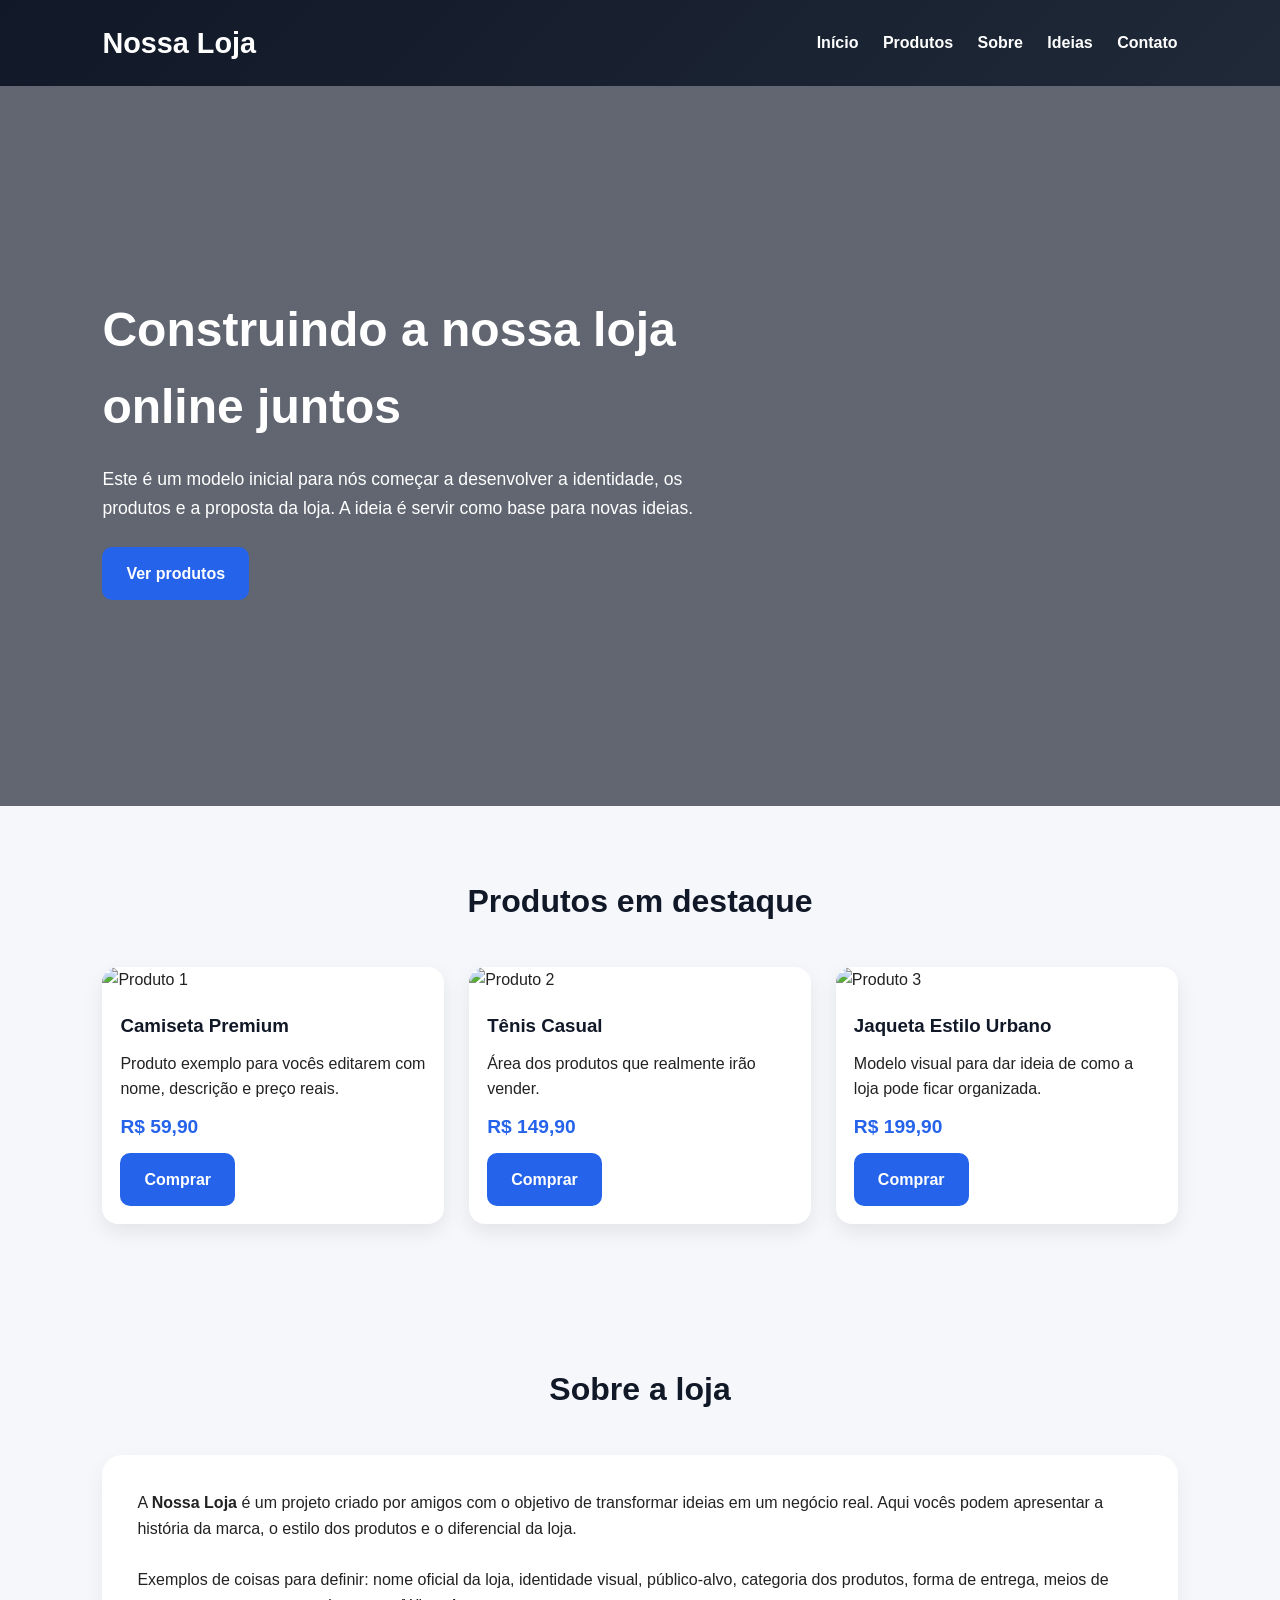
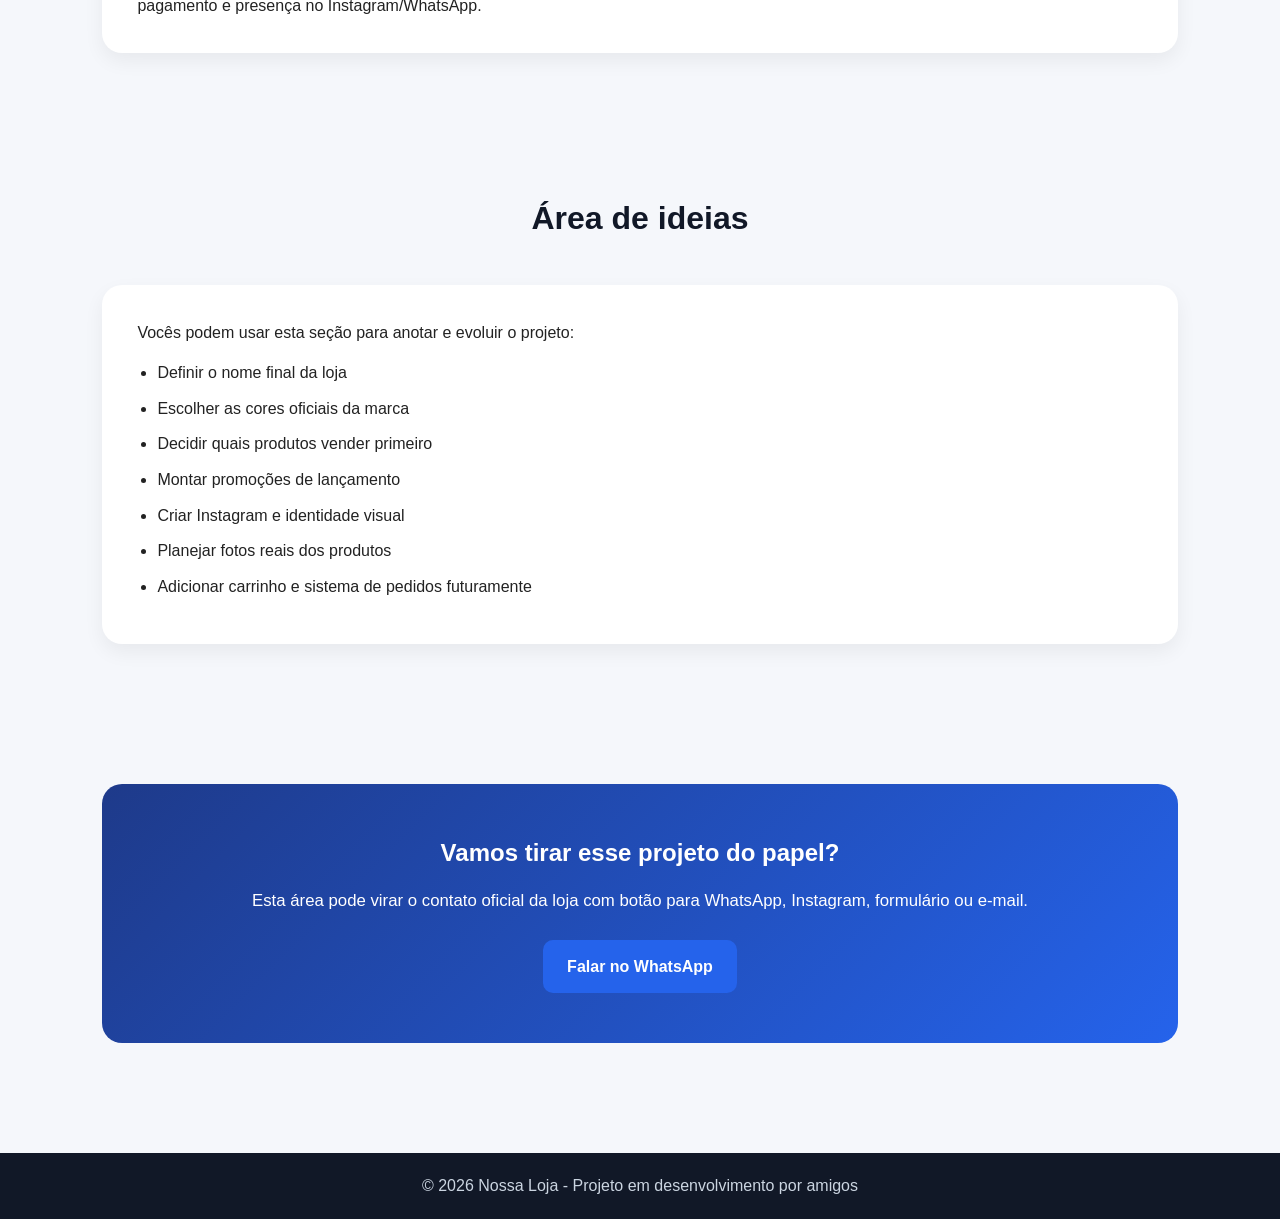
==== index.html @ 388489ee "Create index.html" ====
<!DOCTYPE html>
<html lang="pt-BR">
<head>
  <meta charset="UTF-8" />
  <meta name="viewport" content="width=device-width, initial-scale=1.0" />
  <title>Nossa Loja</title>
  <style>
    * {
      margin: 0;
      padding: 0;
      box-sizing: border-box;
      font-family: Arial, Helvetica, sans-serif;
    }

    body {
      background: #f5f7fb;
      color: #222;
      line-height: 1.6;
    }

    header {
      background: linear-gradient(135deg, #111827, #1f2937);
      color: white;
      padding: 20px 8%;
      display: flex;
      justify-content: space-between;
      align-items: center;
      flex-wrap: wrap;
      position: sticky;
      top: 0;
      z-index: 10;
    }

    header h1 {
      font-size: 1.8rem;
    }

    nav a {
      color: white;
      text-decoration: none;
      margin-left: 20px;
      font-weight: bold;
      transition: 0.3s;
    }

    nav a:hover {
      color: #60a5fa;
    }

    .hero {
      min-height: 80vh;
      background: linear-gradient(rgba(17,24,39,0.65), rgba(17,24,39,0.65)),
        url('https://images.unsplash.com/photo-1520607162513-77705c0f0d4a?auto=format&fit=crop&w=1400&q=80') center/cover;
      color: white;
      display: flex;
      align-items: center;
      padding: 0 8%;
    }

    .hero-content {
      max-width: 650px;
    }

    .hero h2 {
      font-size: 3rem;
      margin-bottom: 20px;
    }

    .hero p {
      font-size: 1.1rem;
      margin-bottom: 25px;
    }

    .btn {
      display: inline-block;
      background: #2563eb;
      color: white;
      padding: 14px 24px;
      border-radius: 10px;
      text-decoration: none;
      font-weight: bold;
      transition: 0.3s;
    }

    .btn:hover {
      background: #1d4ed8;
      transform: translateY(-2px);
    }

    section {
      padding: 70px 8%;
    }

    .section-title {
      text-align: center;
      font-size: 2rem;
      margin-bottom: 40px;
      color: #111827;
    }

    .products {
      display: grid;
      grid-template-columns: repeat(auto-fit, minmax(240px, 1fr));
      gap: 25px;
    }

    .card {
      background: white;
      border-radius: 16px;
      overflow: hidden;
      box-shadow: 0 8px 20px rgba(0,0,0,0.08);
      transition: 0.3s;
    }

    .card:hover {
      transform: translateY(-6px);
    }

    .card img {
      width: 100%;
      height: 220px;
      object-fit: cover;
    }

    .card-content {
      padding: 18px;
    }

    .card-content h3 {
      margin-bottom: 10px;
      color: #111827;
    }

    .price {
      color: #2563eb;
      font-size: 1.2rem;
      font-weight: bold;
      margin: 10px 0;
    }

    .about,
    .ideas {
      background: white;
      border-radius: 20px;
      padding: 35px;
      box-shadow: 0 8px 20px rgba(0,0,0,0.06);
    }

    .ideas ul {
      margin-top: 15px;
      padding-left: 20px;
    }

    .ideas li {
      margin-bottom: 10px;
    }

    .contact {
      text-align: center;
      background: linear-gradient(135deg, #1e3a8a, #2563eb);
      color: white;
      border-radius: 20px;
      padding: 50px 30px;
    }

    .contact p {
      margin: 15px 0 25px;
      font-size: 1.05rem;
    }

    footer {
      background: #111827;
      color: #cbd5e1;
      text-align: center;
      padding: 20px;
      margin-top: 40px;
    }

    @media (max-width: 768px) {
      .hero h2 {
        font-size: 2.2rem;
      }

      nav {
        margin-top: 10px;
      }

      nav a {
        margin: 0 10px 0 0;
        display: inline-block;
      }
    }
  </style>
</head>
<body>

  <header>
    <h1>Nossa Loja</h1>
    <nav>
      <a href="#inicio">Início</a>
      <a href="#produtos">Produtos</a>
      <a href="#sobre">Sobre</a>
      <a href="#ideias">Ideias</a>
      <a href="#contato">Contato</a>
    </nav>
  </header>

  <section class="hero" id="inicio">
    <div class="hero-content">
      <h2>Construindo a nossa loja online juntos</h2>
      <p>
        Este é um modelo inicial para nós começar a desenvolver a identidade,
        os produtos e a proposta da loja. A ideia é servir como base para novas ideias.
      </p>
      <a href="#produtos" class="btn">Ver produtos</a>
    </div>
  </section>

  <section id="produtos">
    <h2 class="section-title">Produtos em destaque</h2>
    <div class="products">
      <div class="card">
        <img src="https://images.unsplash.com/photo-1521572267360-ee0c2909d518?auto=format&fit=crop&w=800&q=80" alt="Produto 1">
        <div class="card-content">
          <h3>Camiseta Premium</h3>
          <p>Produto exemplo para vocês editarem com nome, descrição e preço reais.</p>
          <div class="price">R$ 59,90</div>
          <a href="#" class="btn">Comprar</a>
        </div>
      </div>

      <div class="card">
        <img src="https://images.unsplash.com/photo-1542291026-7eec264c27ff?auto=format&fit=crop&w=800&q=80" alt="Produto 2">
        <div class="card-content">
          <h3>Tênis Casual</h3>
          <p>Área dos produtos que realmente irão vender.</p>
          <div class="price">R$ 149,90</div>
          <a href="#" class="btn">Comprar</a>
        </div>
      </div>

      <div class="card">
        <img src="https://images.unsplash.com/photo-1512436991641-6745cdb1723f?auto=format&fit=crop&w=800&q=80" alt="Produto 3">
        <div class="card-content">
          <h3>Jaqueta Estilo Urbano</h3>
          <p>Modelo visual para dar ideia de como a loja pode ficar organizada.</p>
          <div class="price">R$ 199,90</div>
          <a href="#" class="btn">Comprar</a>
        </div>
      </div>
    </div>
  </section>

  <section id="sobre">
    <h2 class="section-title">Sobre a loja</h2>
    <div class="about">
      <p>
        A <strong>Nossa Loja</strong> é um projeto criado por amigos com o objetivo de
        transformar ideias em um negócio real. Aqui vocês podem apresentar a história
        da marca, o estilo dos produtos e o diferencial da loja.
      </p>
      <br>
      <p>
        Exemplos de coisas para definir:
        nome oficial da loja, identidade visual, público-alvo, categoria dos produtos,
        forma de entrega, meios de pagamento e presença no Instagram/WhatsApp.
      </p>
    </div>
  </section>

  <section id="ideias">
    <h2 class="section-title">Área de ideias</h2>
    <div class="ideas">
      <p>Vocês podem usar esta seção para anotar e evoluir o projeto:</p>
      <ul>
        <li>Definir o nome final da loja</li>
        <li>Escolher as cores oficiais da marca</li>
        <li>Decidir quais produtos vender primeiro</li>
        <li>Montar promoções de lançamento</li>
        <li>Criar Instagram e identidade visual</li>
        <li>Planejar fotos reais dos produtos</li>
        <li>Adicionar carrinho e sistema de pedidos futuramente</li>
      </ul>
    </div>
  </section>

  <section id="contato">
    <div class="contact">
      <h2>Vamos tirar esse projeto do papel?</h2>
      <p>
        Esta área pode virar o contato oficial da loja com botão para WhatsApp,
        Instagram, formulário ou e-mail.
      </p>
      <a href="https://wa.me/5500000000000" class="btn" target="_blank">Falar no WhatsApp</a>
    </div>
  </section>

  <footer>
    <p>© 2026 Nossa Loja - Projeto em desenvolvimento por amigos</p>
  </footer>

</body>
</html>
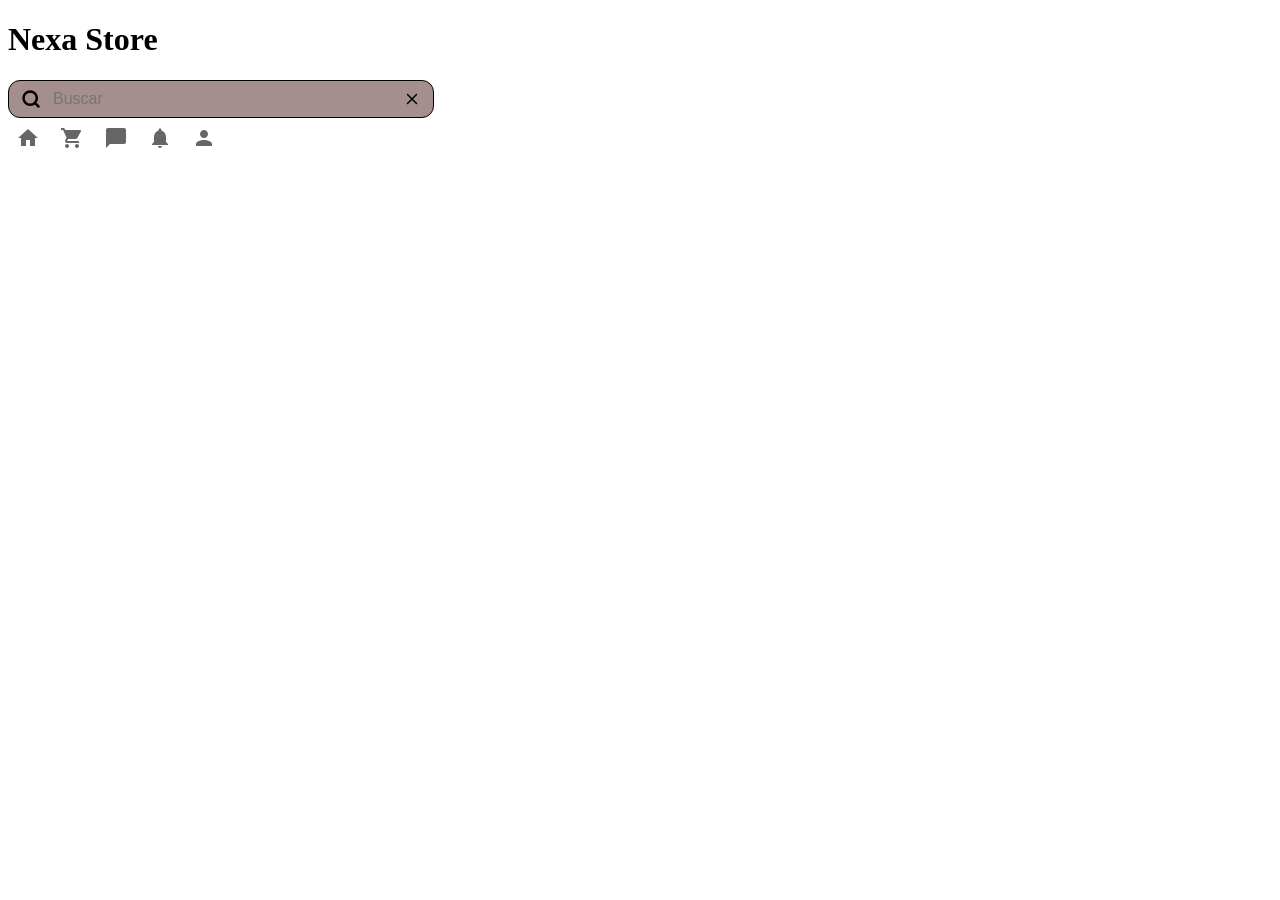
==== commit 5b4fe4f1: "Atualizar o index.html" ====
--- a/index.html
+++ b/index.html
@@ -1,303 +1,80 @@
 <!DOCTYPE html>
-<html lang="pt-BR">
+<html lang="pt-br">
 <head>
-  <meta charset="UTF-8" />
-  <meta name="viewport" content="width=device-width, initial-scale=1.0" />
-  <title>Nossa Loja</title>
-  <style>
-    * {
-      margin: 0;
-      padding: 0;
-      box-sizing: border-box;
-      font-family: Arial, Helvetica, sans-serif;
-    }
-
-    body {
-      background: #f5f7fb;
-      color: #222;
-      line-height: 1.6;
-    }
-
-    header {
-      background: linear-gradient(135deg, #111827, #1f2937);
-      color: white;
-      padding: 20px 8%;
-      display: flex;
-      justify-content: space-between;
-      align-items: center;
-      flex-wrap: wrap;
-      position: sticky;
-      top: 0;
-      z-index: 10;
-    }
-
-    header h1 {
-      font-size: 1.8rem;
-    }
-
-    nav a {
-      color: white;
-      text-decoration: none;
-      margin-left: 20px;
-      font-weight: bold;
-      transition: 0.3s;
-    }
-
-    nav a:hover {
-      color: #60a5fa;
-    }
-
-    .hero {
-      min-height: 80vh;
-      background: linear-gradient(rgba(17,24,39,0.65), rgba(17,24,39,0.65)),
-        url('https://images.unsplash.com/photo-1520607162513-77705c0f0d4a?auto=format&fit=crop&w=1400&q=80') center/cover;
-      color: white;
-      display: flex;
-      align-items: center;
-      padding: 0 8%;
-    }
-
-    .hero-content {
-      max-width: 650px;
-    }
-
-    .hero h2 {
-      font-size: 3rem;
-      margin-bottom: 20px;
-    }
-
-    .hero p {
-      font-size: 1.1rem;
-      margin-bottom: 25px;
-    }
-
-    .btn {
-      display: inline-block;
-      background: #2563eb;
-      color: white;
-      padding: 14px 24px;
-      border-radius: 10px;
-      text-decoration: none;
-      font-weight: bold;
-      transition: 0.3s;
-    }
-
-    .btn:hover {
-      background: #1d4ed8;
-      transform: translateY(-2px);
-    }
-
-    section {
-      padding: 70px 8%;
-    }
-
-    .section-title {
-      text-align: center;
-      font-size: 2rem;
-      margin-bottom: 40px;
-      color: #111827;
-    }
-
-    .products {
-      display: grid;
-      grid-template-columns: repeat(auto-fit, minmax(240px, 1fr));
-      gap: 25px;
-    }
-
-    .card {
-      background: white;
-      border-radius: 16px;
-      overflow: hidden;
-      box-shadow: 0 8px 20px rgba(0,0,0,0.08);
-      transition: 0.3s;
-    }
-
-    .card:hover {
-      transform: translateY(-6px);
-    }
-
-    .card img {
-      width: 100%;
-      height: 220px;
-      object-fit: cover;
-    }
-
-    .card-content {
-      padding: 18px;
-    }
-
-    .card-content h3 {
-      margin-bottom: 10px;
-      color: #111827;
-    }
-
-    .price {
-      color: #2563eb;
-      font-size: 1.2rem;
-      font-weight: bold;
-      margin: 10px 0;
-    }
-
-    .about,
-    .ideas {
-      background: white;
-      border-radius: 20px;
-      padding: 35px;
-      box-shadow: 0 8px 20px rgba(0,0,0,0.06);
-    }
-
-    .ideas ul {
-      margin-top: 15px;
-      padding-left: 20px;
-    }
-
-    .ideas li {
-      margin-bottom: 10px;
-    }
-
-    .contact {
-      text-align: center;
-      background: linear-gradient(135deg, #1e3a8a, #2563eb);
-      color: white;
-      border-radius: 20px;
-      padding: 50px 30px;
-    }
-
-    .contact p {
-      margin: 15px 0 25px;
-      font-size: 1.05rem;
-    }
-
-    footer {
-      background: #111827;
-      color: #cbd5e1;
-      text-align: center;
-      padding: 20px;
-      margin-top: 40px;
-    }
-
-    @media (max-width: 768px) {
-      .hero h2 {
-        font-size: 2.2rem;
-      }
-
-      nav {
-        margin-top: 10px;
-      }
-
-      nav a {
-        margin: 0 10px 0 0;
-        display: inline-block;
-      }
-    }
-  </style>
+    <meta charset="UTF-8">
+    <meta name="viewport" content="width=device-width, initial-scale=1.0">
+    <link rel="stylesheet" href="styles.css">
+    <title>Nexa Store</title>
 </head>
 <body>
+    <div class="topo">
+    <h1 class="logo">Nexa Store</h1>
 
-  <header>
-    <h1>Nossa Loja</h1>
-    <nav>
-      <a href="#inicio">Início</a>
-      <a href="#produtos">Produtos</a>
-      <a href="#sobre">Sobre</a>
-      <a href="#ideias">Ideias</a>
-      <a href="#contato">Contato</a>
-    </nav>
-  </header>
+    <main style="
+        display: flex; 
+        align-items: center; 
+        border: 1px solid #000; 
+        border-radius: 12px; 
+        padding: 8px 12px; 
+        width: 400px; 
+        font-family: sans-serif;
+        background-color: #a58e8e;
+    ">
+        <svg xmlns="http://www.w3.org/2000/svg" width="20" height="20" viewBox="0 0 24 24" fill="none" stroke="#000" stroke-width="3" stroke-linecap="round" stroke-linejoin="round">
+            <circle cx="11" cy="11" r="8"></circle>
+            <line x1="21" y1="21" x2="16.65" y2="16.65"></line>
+        </svg>
 
-  <section class="hero" id="inicio">
-    <div class="hero-content">
-      <h2>Construindo a nossa loja online juntos</h2>
-      <p>
-        Este é um modelo inicial para nós começar a desenvolver a identidade,
-        os produtos e a proposta da loja. A ideia é servir como base para novas ideias.
-      </p>
-      <a href="#produtos" class="btn">Ver produtos</a>
+        <input type="text" placeholder="Buscar" style="
+            border: none; 
+            outline: none; 
+            margin-left: 10px; 
+            flex-grow: 1; 
+            font-size: 16px;
+            background: transparent;
+            color: #000;
+        ">
+
+        <svg xmlns="http://www.w3.org/2000/svg" width="18" height="18" viewBox="0 0 24 24" fill="none" stroke="#000" stroke-width="2" stroke-linecap="round" stroke-linejoin="round" style="cursor: pointer;">
+            <line x1="18" y1="6" x2="6" y2="18"></line>
+            <line x1="6" y1="6" x2="18" y2="18"></line>
+        </svg>
+    </main>
+</div>
+
+
+    <div class="caixa"><!-- Botão de Início/Casa -->
+    <button class="home" style="background: none; border: none; cursor: pointer; padding: 8px;">
+        <svg xmlns="http://www.w3.org/2000/svg" width="24" height="24" viewBox="0 0 24 24" fill="#666666">
+            <path d="M10 20v-6h4v6h5v-8h3L12 3 2 12h3v8z" />
+        </svg>
+    </button>
+
+    <button class="menssege" style="background: none; border: none; cursor: pointer; padding: 8px;">
+        <svg xmlns="http://www.w3.org/2000/svg" width="24" height="24" viewBox="0 0 24 24" fill="#666666">
+            <path d="M7 18c-1.1 0-1.99.9-1.99 2S5.9 22 7 22s2-.9 2-2-.9-2-2-2zM1 2v2h2l3.6 7.59-1.35 2.45c-.16.28-.25.61-.25.96 0 1.1.9 2 2 2h12v-2H7.42c-.14 0-.25-.11-.25-.25l.03-.12.9-1.63h7.45c.75 0 1.41-.41 1.75-1.03l3.58-6.49c.08-.14.12-.31.12-.48 0-.55-.45-1-1-1H5.21l-.94-2H1zm16 16c-1.1 0-1.99.9-1.99 2s.89 2 1.99 2 2-.9 2-2-.9-2-2-2z" />
+        </svg>
+    </button>
+
+    <!-- Botão com ícone de Mensagem/Chat -->
+    <button class="carrinho" style="background: none; border: none; cursor: pointer; padding: 8px;">
+        <svg xmlns="http://www.w3.org/2000/svg" width="24" height="24" viewBox="0 0 24 24" fill="#666666">
+            <path d="M20 2H4c-1.1 0-2 .9-2 2v18l4-4h14c1.1 0 2-.9 2-2V4c0-1.1-.9-2-2-2z"/>
+        </svg>
+    </button>
+
+    <button class="sininho" style="background: none; border: none; cursor: pointer; padding: 8px;">
+        <svg xmlns="http://www.w3.org/2000/svg" width="24" height="24" viewBox="0 0 24 24" fill="#666666">
+            <path d="M12 22c1.1 0 2-.9 2-2h-4c0 1.1.89 2 2 2zm6-6v-5c0-3.07-1.64-5.64-4.5-6.32V4c0-.83-.67-1.5-1.5-1.5s-1.5.67-1.5 1.5v.68C7.63 5.36 6 7.92 6 11v5l-2 2v1h16v-1l-2-2z"/>
+        </svg>
+    </button>
+
+    <button class="usuario" style="background: none; border: none; cursor: pointer; padding: 8px;">
+        <svg xmlns="http://www.w3.org/2000/svg" width="24" height="24" viewBox="0 0 24 24" fill="#666666">
+            <path d="M12 12c2.21 0 4-1.79 4-4s-1.79-4-4-4-4 1.79-4 4 1.79 4 4 4zm0 2c-2.67 0-8 1.34-8 4v2h16v-2c0-2.66-5.33-4-8-4z"/>
+        </svg>
+    </button>
     </div>
-  </section>
-
-  <section id="produtos">
-    <h2 class="section-title">Produtos em destaque</h2>
-    <div class="products">
-      <div class="card">
-        <img src="https://images.unsplash.com/photo-1521572267360-ee0c2909d518?auto=format&fit=crop&w=800&q=80" alt="Produto 1">
-        <div class="card-content">
-          <h3>Camiseta Premium</h3>
-          <p>Produto exemplo para vocês editarem com nome, descrição e preço reais.</p>
-          <div class="price">R$ 59,90</div>
-          <a href="#" class="btn">Comprar</a>
-        </div>
-      </div>
-
-      <div class="card">
-        <img src="https://images.unsplash.com/photo-1542291026-7eec264c27ff?auto=format&fit=crop&w=800&q=80" alt="Produto 2">
-        <div class="card-content">
-          <h3>Tênis Casual</h3>
-          <p>Área dos produtos que realmente irão vender.</p>
-          <div class="price">R$ 149,90</div>
-          <a href="#" class="btn">Comprar</a>
-        </div>
-      </div>
-
-      <div class="card">
-        <img src="https://images.unsplash.com/photo-1512436991641-6745cdb1723f?auto=format&fit=crop&w=800&q=80" alt="Produto 3">
-        <div class="card-content">
-          <h3>Jaqueta Estilo Urbano</h3>
-          <p>Modelo visual para dar ideia de como a loja pode ficar organizada.</p>
-          <div class="price">R$ 199,90</div>
-          <a href="#" class="btn">Comprar</a>
-        </div>
-      </div>
-    </div>
-  </section>
-
-  <section id="sobre">
-    <h2 class="section-title">Sobre a loja</h2>
-    <div class="about">
-      <p>
-        A <strong>Nossa Loja</strong> é um projeto criado por amigos com o objetivo de
-        transformar ideias em um negócio real. Aqui vocês podem apresentar a história
-        da marca, o estilo dos produtos e o diferencial da loja.
-      </p>
-      <br>
-      <p>
-        Exemplos de coisas para definir:
-        nome oficial da loja, identidade visual, público-alvo, categoria dos produtos,
-        forma de entrega, meios de pagamento e presença no Instagram/WhatsApp.
-      </p>
-    </div>
-  </section>
-
-  <section id="ideias">
-    <h2 class="section-title">Área de ideias</h2>
-    <div class="ideas">
-      <p>Vocês podem usar esta seção para anotar e evoluir o projeto:</p>
-      <ul>
-        <li>Definir o nome final da loja</li>
-        <li>Escolher as cores oficiais da marca</li>
-        <li>Decidir quais produtos vender primeiro</li>
-        <li>Montar promoções de lançamento</li>
-        <li>Criar Instagram e identidade visual</li>
-        <li>Planejar fotos reais dos produtos</li>
-        <li>Adicionar carrinho e sistema de pedidos futuramente</li>
-      </ul>
-    </div>
-  </section>
-
-  <section id="contato">
-    <div class="contact">
-      <h2>Vamos tirar esse projeto do papel?</h2>
-      <p>
-        Esta área pode virar o contato oficial da loja com botão para WhatsApp,
-        Instagram, formulário ou e-mail.
-      </p>
-      <a href="https://wa.me/5500000000000" class="btn" target="_blank">Falar no WhatsApp</a>
-    </div>
-  </section>
-
-  <footer>
-    <p>© 2026 Nossa Loja - Projeto em desenvolvimento por amigos</p>
-  </footer>
 
 </body>
-</html>
+</html>
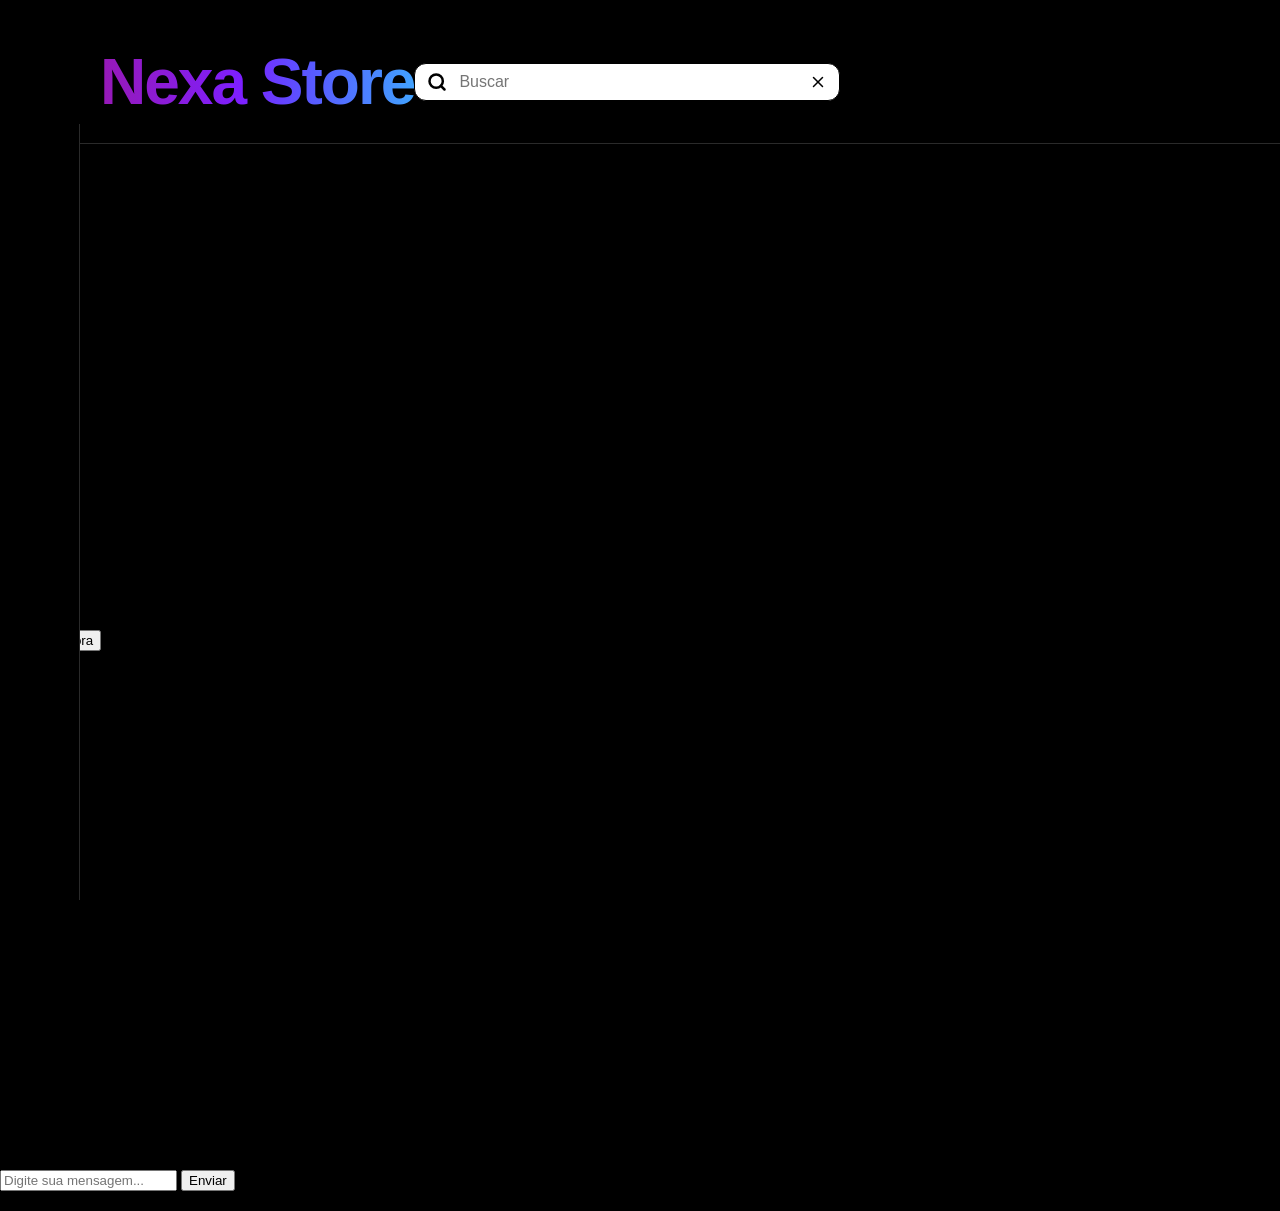
==== commit e0fa3019: "Change background color and update button structure" ====
--- a/index.html
+++ b/index.html
@@ -18,7 +18,7 @@
         padding: 8px 12px; 
         width: 400px; 
         font-family: sans-serif;
-        background-color: #a58e8e;
+        background-color: #fff;
     ">
         <svg xmlns="http://www.w3.org/2000/svg" width="20" height="20" viewBox="0 0 24 24" fill="none" stroke="#000" stroke-width="3" stroke-linecap="round" stroke-linejoin="round">
             <circle cx="11" cy="11" r="8"></circle>
@@ -43,38 +43,148 @@
 </div>
 
 
-    <div class="caixa"><!-- Botão de Início/Casa -->
-    <button class="home" style="background: none; border: none; cursor: pointer; padding: 8px;">
-        <svg xmlns="http://www.w3.org/2000/svg" width="24" height="24" viewBox="0 0 24 24" fill="#666666">
+   <div class="caixa">
+    <button class="menu-btn ativo" id="btn-home" style="background: none; border: none; cursor: pointer; padding: 8px;">
+        <svg xmlns="http://www.w3.org/2000/svg" width="24" height="24" viewBox="0 0 24 24">
             <path d="M10 20v-6h4v6h5v-8h3L12 3 2 12h3v8z" />
         </svg>
     </button>
 
-    <button class="menssege" style="background: none; border: none; cursor: pointer; padding: 8px;">
-        <svg xmlns="http://www.w3.org/2000/svg" width="24" height="24" viewBox="0 0 24 24" fill="#666666">
+    <button class="menu-btn" id="btn-carrinho" style="background: none; border: none; cursor: pointer; padding: 8px;">
+        <svg xmlns="http://www.w3.org/2000/svg" width="24" height="24" viewBox="0 0 24 24">
             <path d="M7 18c-1.1 0-1.99.9-1.99 2S5.9 22 7 22s2-.9 2-2-.9-2-2-2zM1 2v2h2l3.6 7.59-1.35 2.45c-.16.28-.25.61-.25.96 0 1.1.9 2 2 2h12v-2H7.42c-.14 0-.25-.11-.25-.25l.03-.12.9-1.63h7.45c.75 0 1.41-.41 1.75-1.03l3.58-6.49c.08-.14.12-.31.12-.48 0-.55-.45-1-1-1H5.21l-.94-2H1zm16 16c-1.1 0-1.99.9-1.99 2s.89 2 1.99 2 2-.9 2-2-.9-2-2-2z" />
         </svg>
     </button>
 
-    <!-- Botão com ícone de Mensagem/Chat -->
-    <button class="carrinho" style="background: none; border: none; cursor: pointer; padding: 8px;">
-        <svg xmlns="http://www.w3.org/2000/svg" width="24" height="24" viewBox="0 0 24 24" fill="#666666">
+    <button class="menu-btn" id="btn-mensagem" style="background: none; border: none; cursor: pointer; padding: 8px;">
+        <svg xmlns="http://www.w3.org/2000/svg" width="24" height="24" viewBox="0 0 24 24">
             <path d="M20 2H4c-1.1 0-2 .9-2 2v18l4-4h14c1.1 0 2-.9 2-2V4c0-1.1-.9-2-2-2z"/>
         </svg>
     </button>
 
-    <button class="sininho" style="background: none; border: none; cursor: pointer; padding: 8px;">
-        <svg xmlns="http://www.w3.org/2000/svg" width="24" height="24" viewBox="0 0 24 24" fill="#666666">
+    <button class="menu-btn" id="btn-sininho" style="background: none; border: none; cursor: pointer; padding: 8px;">
+        <svg xmlns="http://www.w3.org/2000/svg" width="24" height="24" viewBox="0 0 24 24">
             <path d="M12 22c1.1 0 2-.9 2-2h-4c0 1.1.89 2 2 2zm6-6v-5c0-3.07-1.64-5.64-4.5-6.32V4c0-.83-.67-1.5-1.5-1.5s-1.5.67-1.5 1.5v.68C7.63 5.36 6 7.92 6 11v5l-2 2v1h16v-1l-2-2z"/>
         </svg>
     </button>
 
-    <button class="usuario" style="background: none; border: none; cursor: pointer; padding: 8px;">
-        <svg xmlns="http://www.w3.org/2000/svg" width="24" height="24" viewBox="0 0 24 24" fill="#666666">
+    <button class="menu-btn" id="btn-usuario" style="background: none; border: none; cursor: pointer; padding: 8px;">
+        <svg xmlns="http://www.w3.org/2000/svg" width="24" height="24" viewBox="0 0 24 24">
             <path d="M12 12c2.21 0 4-1.79 4-4s-1.79-4-4-4-4 1.79-4 4 1.79 4 4 4zm0 2c-2.67 0-8 1.34-8 4v2h16v-2c0-2.66-5.33-4-8-4z"/>
         </svg>
     </button>
+</div>
+    
+    <section id="pagina-home" class="pagina ativa">
+    <div class="produtos">
+    <div class="produto-card">
+        <img src="./img/bodysplash.png" alt="Foto-body-splash" class="imagem-produto">
+        <p class="nome-produto">Body Splash</p>
+        <div class="info-produto">
+            <span class="marca-produto">Avon</span>
+            <span class="preco-produto">R$10,99</span>
+        </div>
     </div>
 
+    <div class="produto-card">
+        <img src="./img/labotrat.png" alt="Foto-esfoliante-de-cereja" class="imagem-produto">
+        <p class="nome-produto">Esfoliante de cereja</p>
+        <div class="info-produto">
+            <span class="marca-produto">Labotrat</span>
+            <span class="preco-produto">R$23,99</span>
+        </div>
+    </div>
+
+    <div class="produto-card">
+        <img src="./img/bombblack.png" alt="Foto-bomb-black" class="imagem-produto">
+        <p class="nome-produto">Bomb Black</p>
+        <div class="info-produto">
+            <span class="marca-produto">oBoticário</span>
+            <span class="preco-produto">R$159,90</span>
+        </div>
+    </div>
+
+    <div class="produto-card">
+        <img src="./img/Lama Negra.png" alt="Foto-lama-negra" class="imagem-produto">
+        <p class="nome-produto">Lama Negra</p>
+        <div class="info-produto">
+            <span class="marca-produto">Skala</span>
+            <span class="preco-produto">R$17,99</span>
+        </div>
+    </div>
+</div>
+</section>
+
+<section id="pagina-carrinho" class="pagina">
+    <div class="carrinho-container">
+        <h1 class="titulo-carrinho">Carrinho</h1>
+
+        <div class="carrinho-vazio">
+            <h3>Seu carrinho está vazio</h3>
+            <p>Navegue pelas nossas ofertas incríveis agora.</p>
+            <button class="btn-comprar">Compre agora</button>
+        </div>
+
+        <div class="recomendados">
+            <h2>Você também pode gostar</h2>
+
+            <div class="produtos">
+                <div class="produto-card">
+                    <img src="./img/bodysplash.png" alt="Body Splash" class="imagem-produto">
+                    <p class="nome-produto">Body Splash</p>
+                    <div class="info-produto">
+                        <span class="marca-produto">Avon</span>
+                        <span class="preco-produto">R$10,99</span>
+                    </div>
+                </div>
+
+                <div class="produto-card">
+                    <img src="./img/labotrat.png" alt="Esfoliante de cereja" class="imagem-produto">
+                    <p class="nome-produto">Esfoliante de cereja</p>
+                    <div class="info-produto">
+                        <span class="marca-produto">Labotrat</span>
+                        <span class="preco-produto">R$23,99</span>
+                    </div>
+                </div>
+            </div>
+        </div>
+    </div>
+</section>
+
+<section id="pagina-mensagens" class="pagina">
+    <div class="mensagens-container">
+        <aside class="lista-conversas">
+            <h2>Mensagens</h2>
+
+            <div class="conversa-item ativa-chat" id="btn-atendimento">
+             <strong>Atendimento Nexa</strong>
+             <p>Olá! Como podemos ajudar?</p>
+           </div>
+
+            <div class="conversa-item" id="btn-ia-nexa">
+             <strong>IA Nexa</strong>
+             <p>Tire suas dúvidas aqui</p>
+           </div>
+        </aside>
+
+        <div class="chat-area">
+    <div class="chat-topo">
+    <h3 id="titulo-chat">Atendimento Nexa</h3>
+</div>
+    <div class="chat-mensagens" id="chat-mensagens">
+    <div class="mensagem recebida">
+        <p>Olá! Seja bem-vindo à Nexa Store. Como podemos ajudar?</p>
+    </div>
+</div>
+
+    <div class="chat-input-area">
+        <input type="text" id="chat-input" class="chat-input" placeholder="Digite sua mensagem...">
+        <button id="btn-enviar" class="btn-enviar" type="button">Enviar</button>
+    </div>
+</div>
+    </div>
+</section>
+
+<script src="comandosjs.js"></script>
 </body>
-</html>+</html>
--- a/styles.css
+++ b/styles.css
@@ -0,0 +1,92 @@
+body {
+    background: #000;
+    margin: 20px 0;
+}
+
+.topo {
+    display: flex;
+    align-items: center;
+    margin-left: 80px;
+    padding: 10px 20px;
+    position: relative;
+}
+
+.topo::after {
+    content: "";
+    position: absolute;
+    left: 0;
+    right: 0;
+    bottom: 0;
+    height: 1px;
+    background: #2a2a2a;
+}
+
+.logo {
+    display: inline-block;
+    width: max-content;
+    font-family: Arial, Helvetica, sans-serif;
+    font-size: 64px;
+    font-weight: 900;
+    line-height: 1;
+    letter-spacing: -2px;
+    margin: 20px 0;
+
+    background: linear-gradient(
+        90deg,
+        #9719b6 0%,
+        #7d1fff 45%,
+        #5c50ff 63%,
+        #41a2ff 100%
+    );
+
+    -webkit-background-clip: text;
+    -webkit-text-fill-color: transparent;
+    background-clip: text;
+    color: transparent;
+}
+
+.caixa {
+    position: fixed;
+    top: 0;
+    left: 0;
+    width: 80px;
+    height: 100vh;
+    background: #000;
+
+    display: flex;
+    flex-direction: column;
+    align-items: center;
+    justify-content: flex-start;
+
+    gap: 25px;
+    padding-top: 120px;
+    box-sizing: border-box;
+    position: fixed;
+}
+
+.caixa::after {
+    content: "";
+    position: absolute;
+    right: 0;
+    top: 124px;
+    bottom: 0;
+    width: 1px;
+    background: #2a2a2a;
+}
+
+.caixa button {
+    background: none;
+    border: none;
+    cursor: pointer;
+    width: 56px;
+    height: 56px;
+
+    display: flex;
+    align-items: center;
+    justify-content: center;
+}
+
+.caixa svg {
+    width: 30px;
+    height: 30px;
+}
